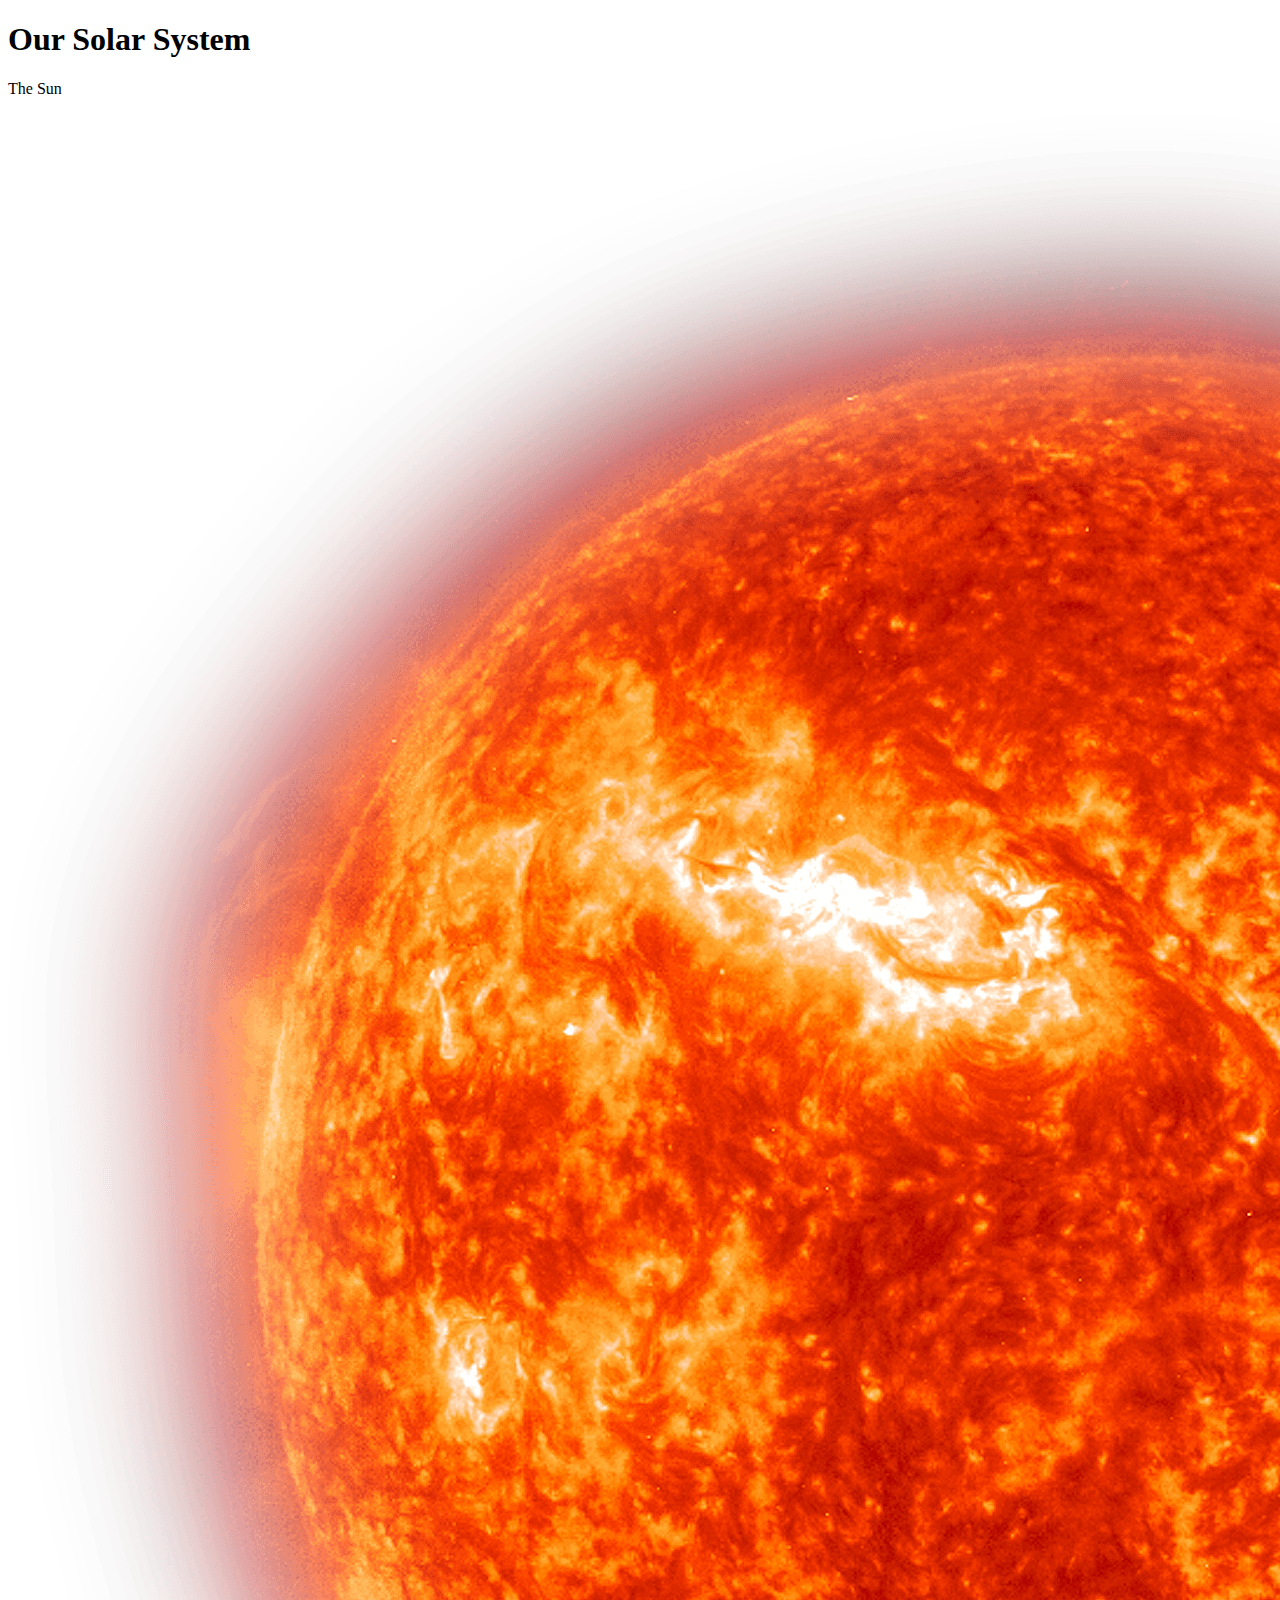
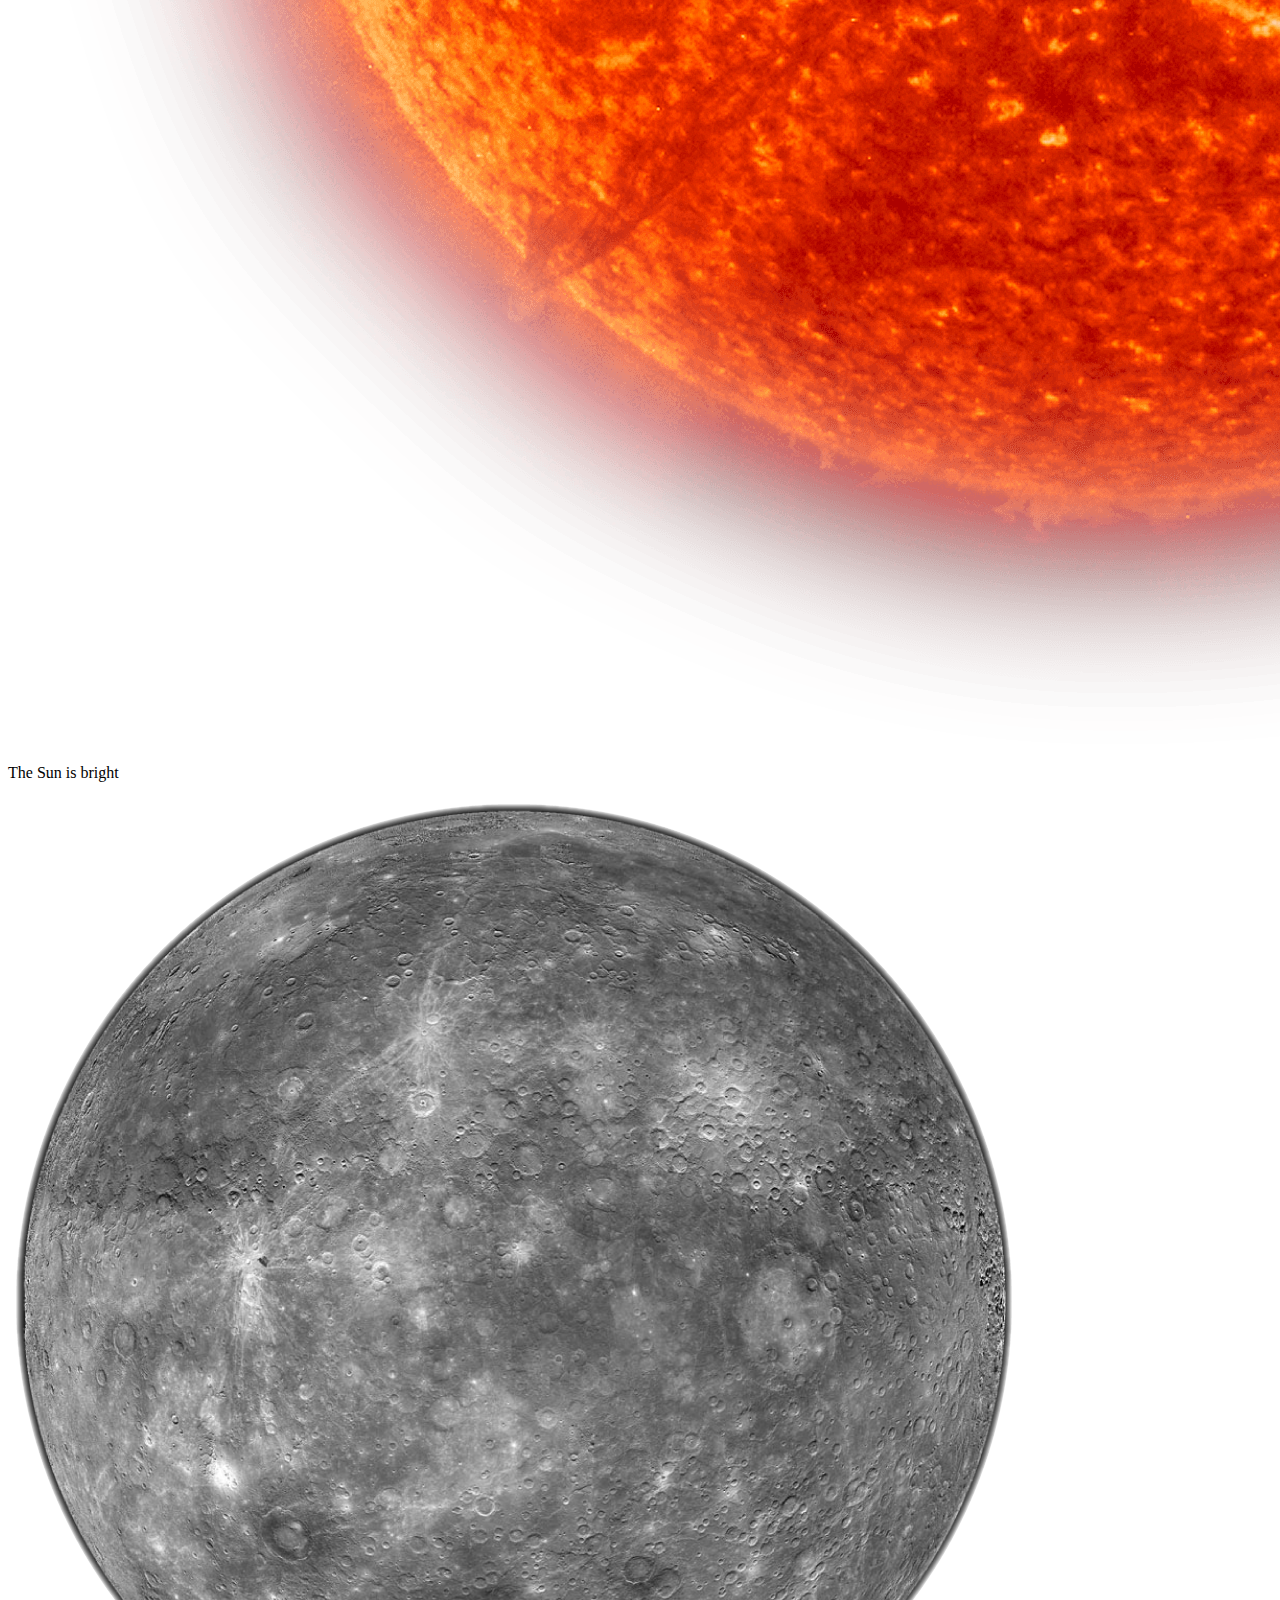
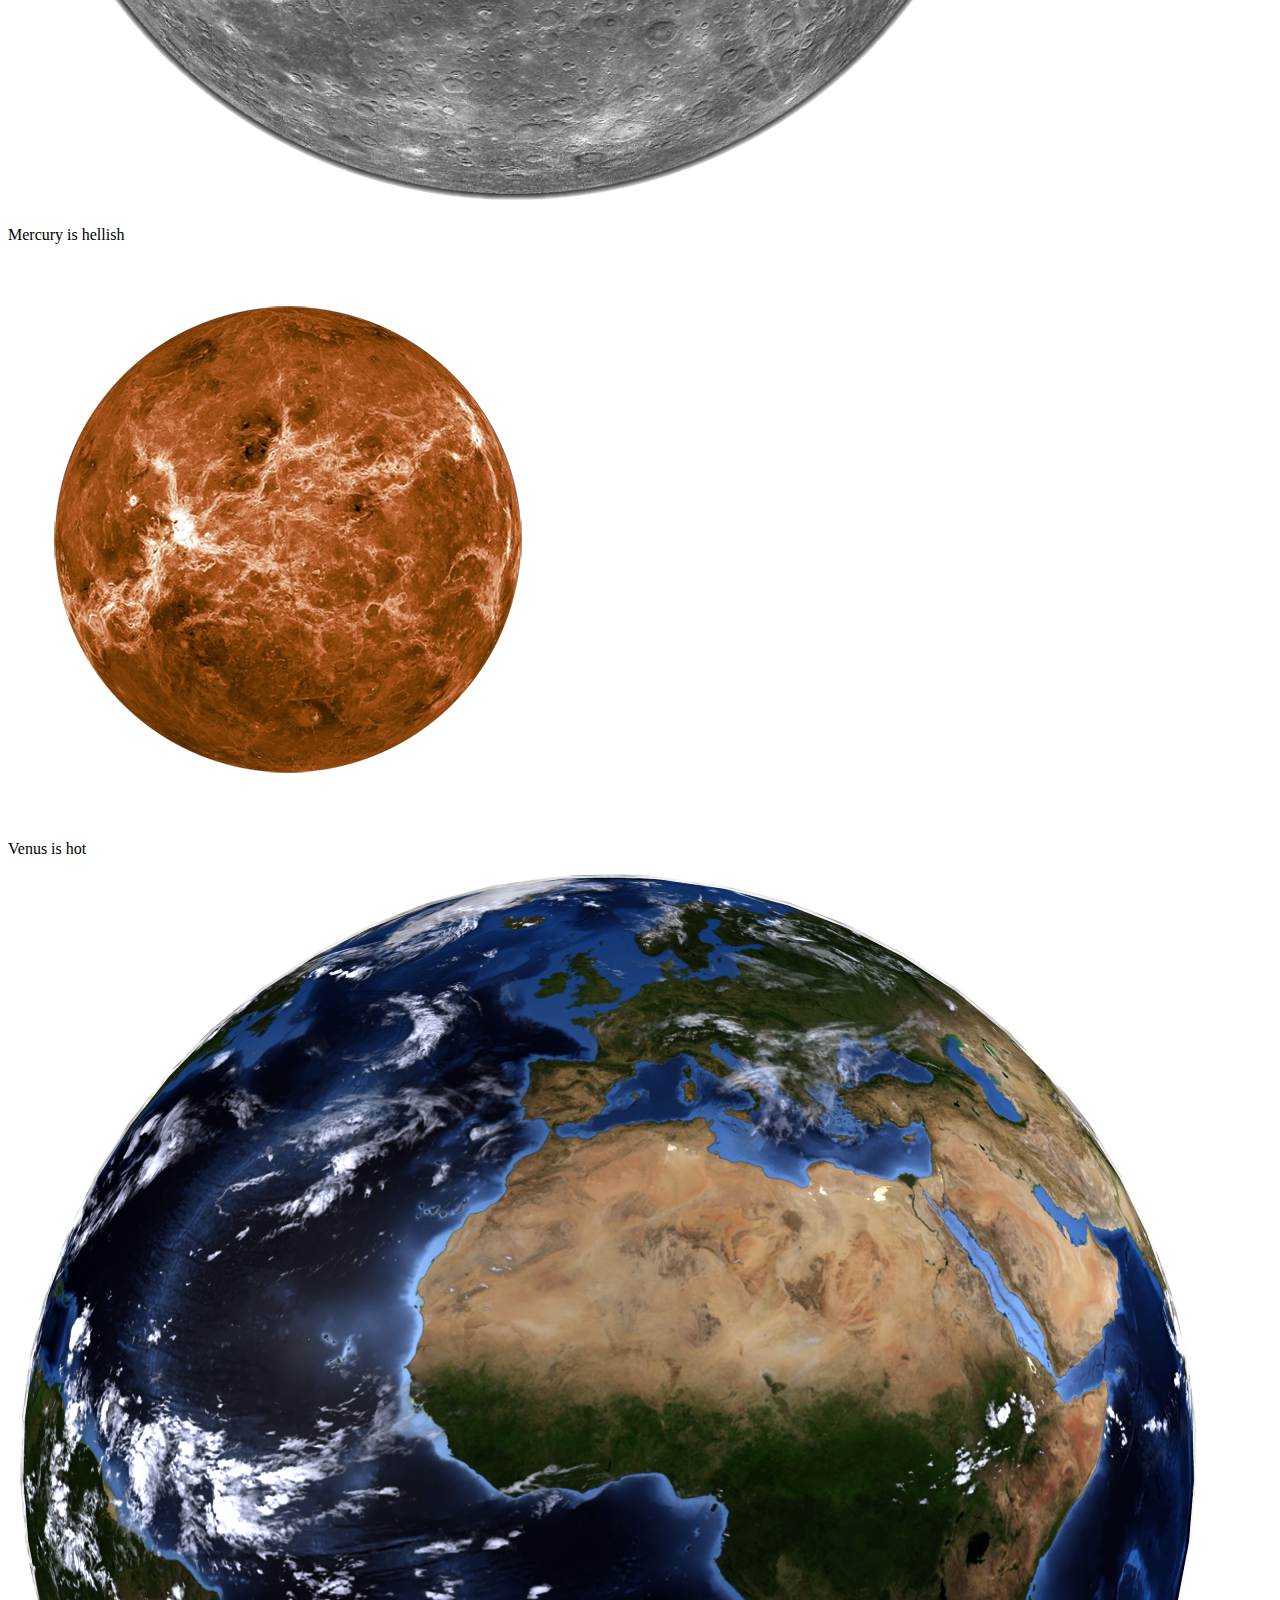
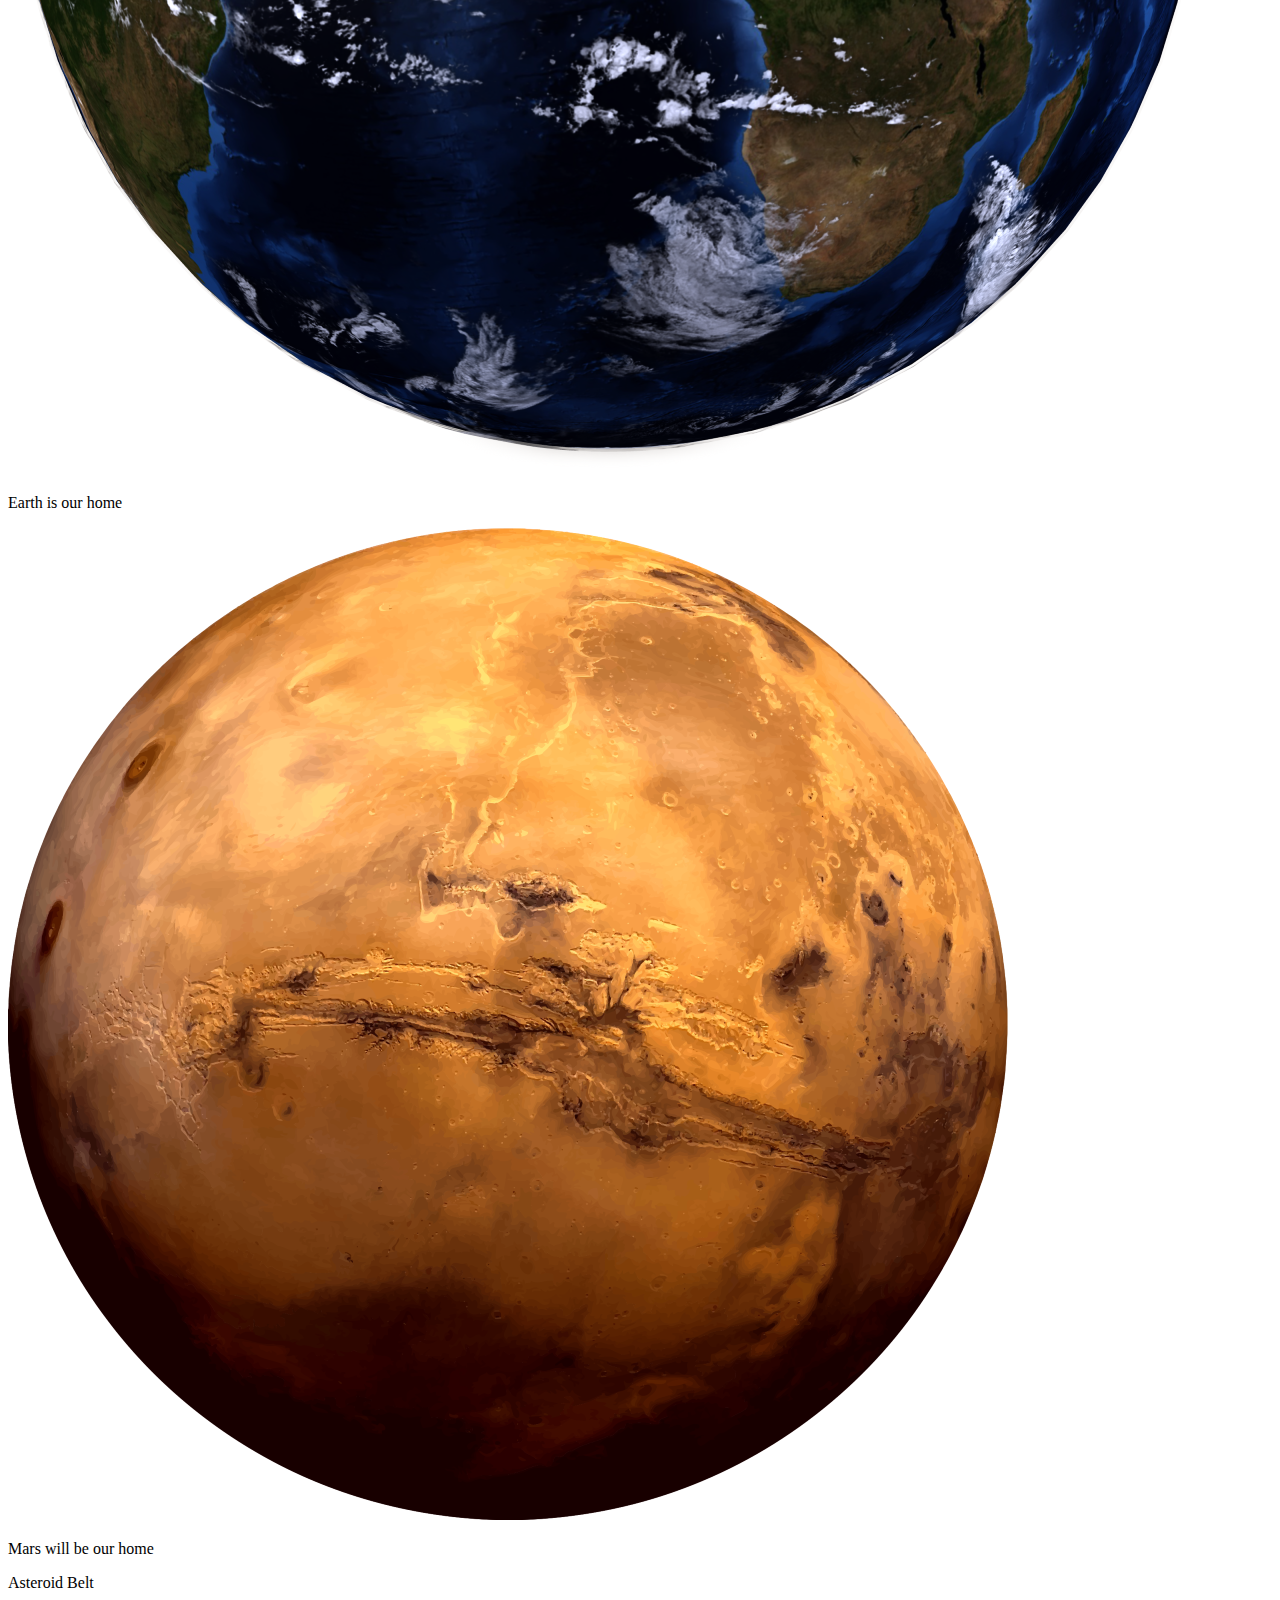
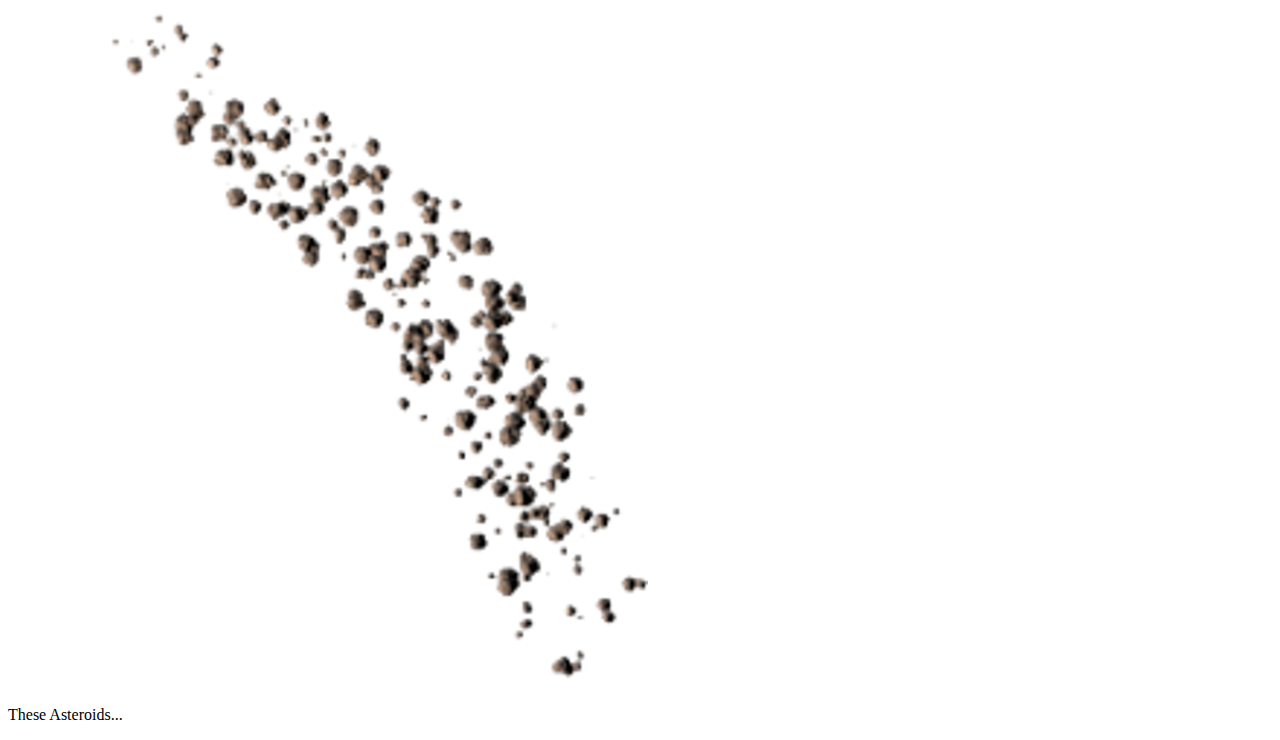
==== index.html @ 77a57b1b "Create index.html" ====
<!DOCTYPE html>
<html lang="en">
<head>
    <meta charset="UTF-8">
    <title>Planets</title>
    <link rel="stylesheet" href="style.css">
</head>
<body>
    <h1>Our Solar System</h1>
    <div class="container">
        <div class="planets">
            <p class="text">The Sun</p>
            <img class="sun-img" src="img/sun.png" alt="The Sun">
            <p class="text">The Sun is bright</p>
        </div>
        <div class="planets">
            <img class="mercury-img" src="img/mercury.png" alt="Planet Mercury">
            <p class="text">Mercury is hellish</p>
        </div>
        <div class="planets">
            <img class="venus-img" src="img/venus.png" alt="Planet Venus">
            <p class="text">Venus is hot</p>
        </div>
        <div class="planets">
            <img class="earth-img" src="img/earth.png" alt="Planet Earth">
            <p class="text">Earth is our home</p>
        </div>
        <div class="planets">
            <img class="mars-img" src="img/mars.png" alt="Planet Mars">
            <p class="text">Mars will be our home</p>
        </div>
        <div class="planets">
            <p class="text">Asteroid Belt</p>
            <img class="asteroids-img" src="img/asteroid-belt.png" alt="Asteroid Belt">
            <p class="text">These Asteroids...</p>
        </div>
    </div>
    
    
    
    <script src="main.js"></script>
</body>
</html>
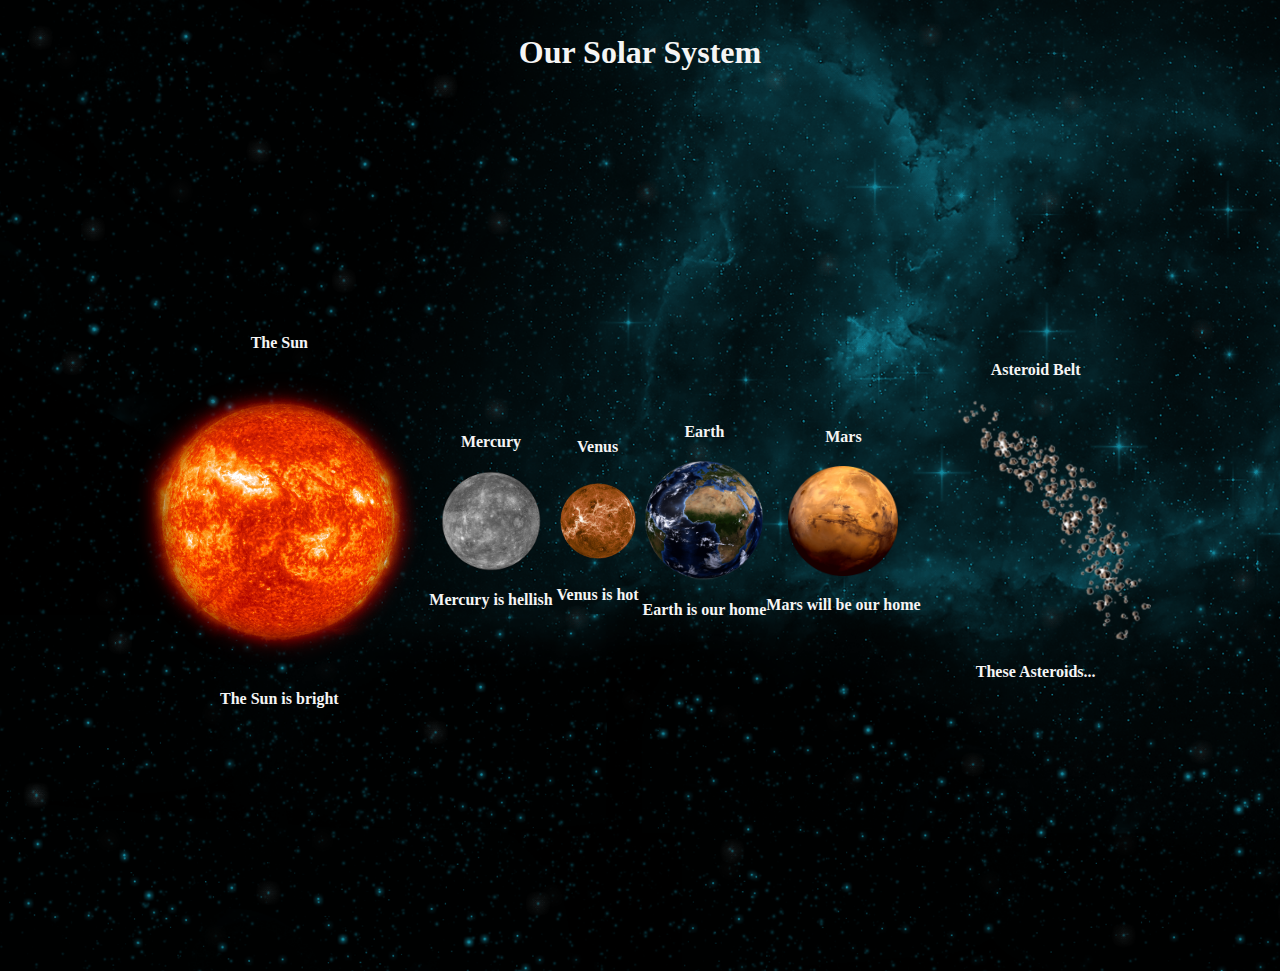
==== commit 277f8aa8: "Update index.html" ====
--- a/index.html
+++ b/index.html
@@ -4,6 +4,7 @@
     <meta charset="UTF-8">
     <title>Planets</title>
     <link rel="stylesheet" href="style.css">
+    <link rel="stylesheet" href="assets/Webfontkit/stylesheet.css">
 </head>
 <body>
     <h1>Our Solar System</h1>
@@ -11,28 +12,32 @@
         <div class="planets">
             <p class="text">The Sun</p>
             <img class="sun-img" src="img/sun.png" alt="The Sun">
-            <p class="text">The Sun is bright</p>
+            <p class="text description">The Sun is bright</p>
         </div>
         <div class="planets">
+            <p class="text">Mercury</p>
             <img class="mercury-img" src="img/mercury.png" alt="Planet Mercury">
-            <p class="text">Mercury is hellish</p>
+            <p class="text description">Mercury is hellish</p>
         </div>
         <div class="planets">
+            <p class="text">Venus</p>
             <img class="venus-img" src="img/venus.png" alt="Planet Venus">
-            <p class="text">Venus is hot</p>
+            <p class="text description">Venus is hot</p>
         </div>
         <div class="planets">
+            <p class="text">Earth</p>
             <img class="earth-img" src="img/earth.png" alt="Planet Earth">
-            <p class="text">Earth is our home</p>
+            <p class="text description">Earth is our home</p>
         </div>
         <div class="planets">
+            <p class="text">Mars</p>
             <img class="mars-img" src="img/mars.png" alt="Planet Mars">
-            <p class="text">Mars will be our home</p>
+            <p class="text description">Mars will be our home</p>
         </div>
         <div class="planets">
             <p class="text">Asteroid Belt</p>
             <img class="asteroids-img" src="img/asteroid-belt.png" alt="Asteroid Belt">
-            <p class="text">These Asteroids...</p>
+            <p class="text description">These Asteroids...</p>
         </div>
     </div>
     
--- a/style.css
+++ b/style.css
@@ -0,0 +1,91 @@
+* {
+    box-sizing: border-box;
+    margin: 0;
+    padding: 0;
+    color: whitesmoke;
+}
+
+body {
+    background-image: url(img/moving-galaxy.gif);
+    background-repeat: no-repeat;
+    background-size: cover;
+    
+/*
+    display: flex;
+    flex-direction: column;
+    justify-content: center;
+    align-items: center;
+    height: 100vh;
+    
+*/
+}
+
+h1 {
+    text-align: center;
+    padding-top: 34px;
+}
+
+.container {
+    max-width: 1400px;
+    margin: 0 auto;
+    display: flex;
+    align-items: center;
+    justify-content: center;
+    height: 100vh;
+}
+
+.planets {
+    display: flex;
+    flex-direction: column;
+    justify-content: center;
+    align-items: center;
+}
+
+.sun-img {
+    width: 300px;
+    height: auto;
+    transition: cubic-bezier(0.075, 0.82, 0.165, 1) 3s;
+    cursor: pointer;
+}
+
+.mercury-img {
+    width: 100px;
+    height: auto;
+    transition: cubic-bezier(0.075, 0.82, 0.165, 1) 3s;
+    cursor: pointer;
+}
+
+.venus-img {
+    width: 90px;
+    height: auto;
+    transition: cubic-bezier(0.075, 0.82, 0.165, 1) 3s;
+    cursor: pointer;
+}
+
+.earth-img {
+    width: 120px;
+    height: auto;
+    transition: cubic-bezier(0.075, 0.82, 0.165, 1) 3s;
+    cursor: pointer;
+}
+
+.mars-img {
+    width: 110px;
+    height: auto;
+    transition: cubic-bezier(0.075, 0.82, 0.165, 1) 3s;
+    cursor: pointer;
+}
+
+.asteroids-img {
+    width: 230px;
+}
+
+.text {
+    padding-top: 20px;
+    padding-bottom: 20px;
+    font-weight: bold;
+}
+
+.hover {
+    transform: scale(1.2);
+}
--- a/assets/Webfontkit/stylesheet.css
+++ b/assets/Webfontkit/stylesheet.css
@@ -0,0 +1,48 @@
+/*! Generated by Font Squirrel (https://www.fontsquirrel.com) on January 29, 2021 */
+
+
+
+@font-face {
+    font-family: 'edge_of_the_galaxyitalic';
+    src: url('edgeofthegalaxyitalic-zvjb3-webfont.woff2') format('woff2'),
+         url('edgeofthegalaxyitalic-zvjb3-webfont.woff') format('woff');
+    font-weight: normal;
+    font-style: normal;
+
+}
+
+
+
+
+@font-face {
+    font-family: 'edge_of_the_galaxyposter';
+    src: url('edgeofthegalaxyposter-3zrap-webfont.woff2') format('woff2'),
+         url('edgeofthegalaxyposter-3zrap-webfont.woff') format('woff');
+    font-weight: normal;
+    font-style: normal;
+
+}
+
+
+
+
+@font-face {
+    font-family: 'edge_of_the_galaxyposterIt';
+    src: url('edgeofthegalaxyposteritalic-x3o1m-webfont.woff2') format('woff2'),
+         url('edgeofthegalaxyposteritalic-x3o1m-webfont.woff') format('woff');
+    font-weight: normal;
+    font-style: normal;
+
+}
+
+
+
+
+@font-face {
+    font-family: 'edge_of_the_galaxyregular';
+    src: url('edgeofthegalaxyregular-ovea6-webfont.woff2') format('woff2'),
+         url('edgeofthegalaxyregular-ovea6-webfont.woff') format('woff');
+    font-weight: normal;
+    font-style: normal;
+
+}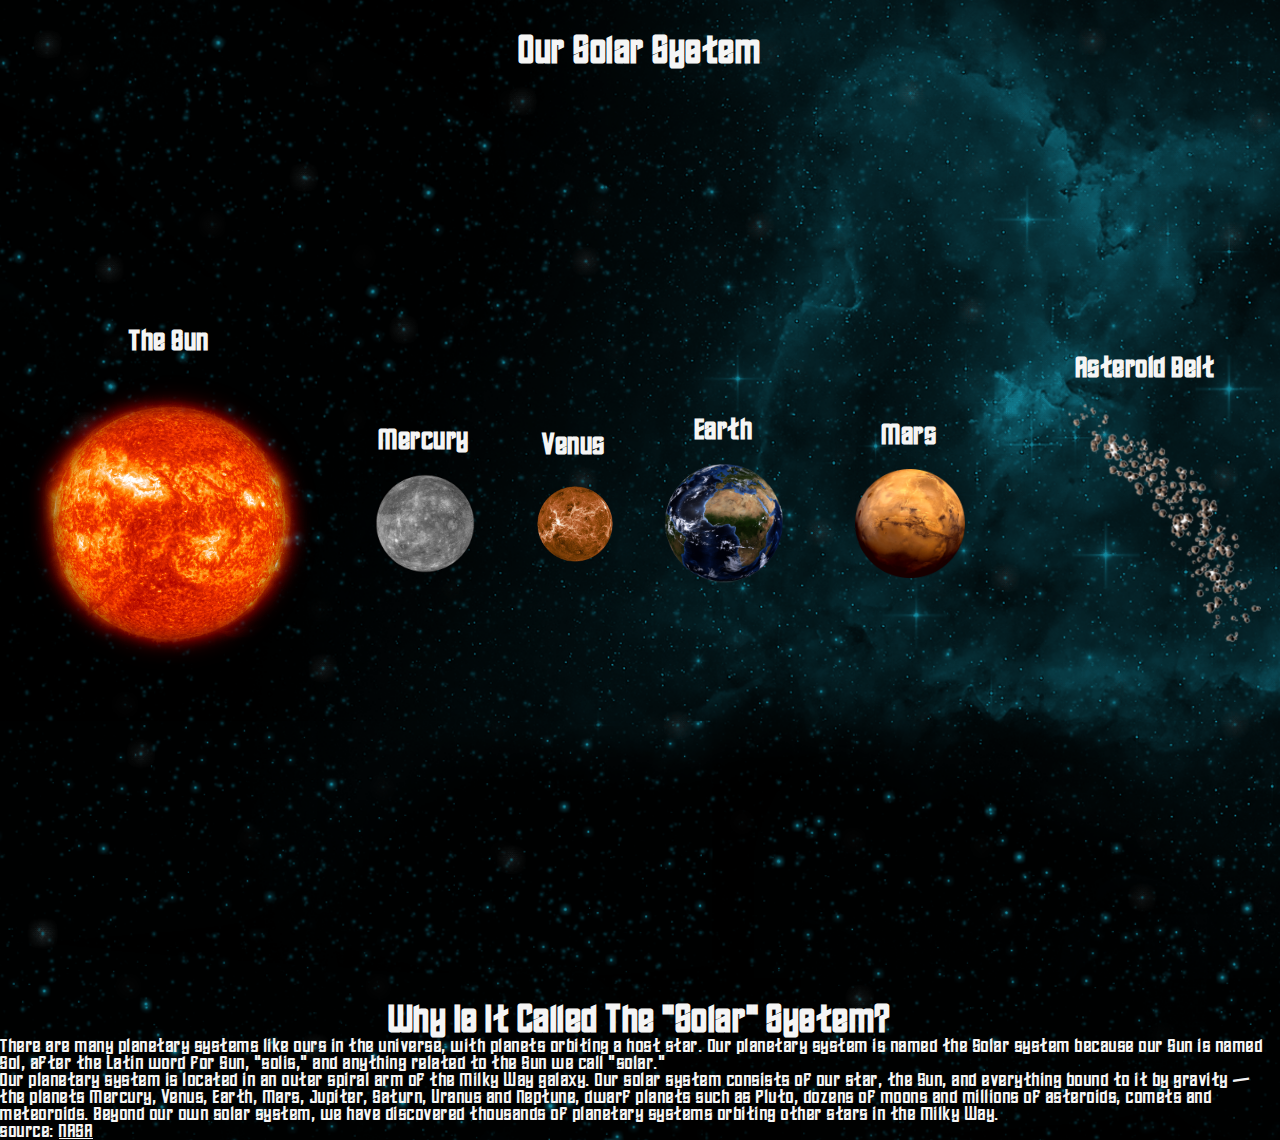
==== commit b8cbc56b: "Update index.html" ====
--- a/index.html
+++ b/index.html
@@ -10,36 +10,48 @@
     <h1>Our Solar System</h1>
     <div class="container">
         <div class="planets">
-            <p class="text">The Sun</p>
+            <h2 class="text">The Sun</h2>
             <img class="sun-img" src="img/sun.png" alt="The Sun">
             <p class="text description">The Sun is bright</p>
         </div>
         <div class="planets">
-            <p class="text">Mercury</p>
+            <h2 class="text">Mercury</h2>
             <img class="mercury-img" src="img/mercury.png" alt="Planet Mercury">
             <p class="text description">Mercury is hellish</p>
         </div>
         <div class="planets">
-            <p class="text">Venus</p>
+            <h2 class="text">Venus</h2>
             <img class="venus-img" src="img/venus.png" alt="Planet Venus">
             <p class="text description">Venus is hot</p>
         </div>
         <div class="planets">
-            <p class="text">Earth</p>
+            <h2 class="text">Earth</h2>
             <img class="earth-img" src="img/earth.png" alt="Planet Earth">
             <p class="text description">Earth is our home</p>
         </div>
         <div class="planets">
-            <p class="text">Mars</p>
+            <h2 class="text">Mars</h2>
             <img class="mars-img" src="img/mars.png" alt="Planet Mars">
             <p class="text description">Mars will be our home</p>
         </div>
         <div class="planets">
-            <p class="text">Asteroid Belt</p>
+            <h2 class="text">Asteroid Belt</h2>
             <img class="asteroids-img" src="img/asteroid-belt.png" alt="Asteroid Belt">
             <p class="text description">These Asteroids...</p>
         </div>
     </div>
+    
+    <main>
+        <article>
+<h1>Why Is It Called The "Solar" System?</h1>
+<p>There are many planetary systems like ours in the universe, with planets orbiting a host star. Our planetary system is named the Solar system because our Sun is named Sol, after the Latin word for Sun, "solis," and anything related to the Sun we call "solar."</p>
+<p>Our planetary system is located in an outer spiral arm of the Milky Way galaxy. Our solar system consists of our star, the Sun, and everything bound to it by gravity — the planets Mercury, Venus, Earth, Mars, Jupiter, Saturn, Uranus and Neptune, dwarf planets such as Pluto, dozens of moons and millions of asteroids, comets and meteoroids. Beyond our own solar system, we have discovered thousands of planetary systems orbiting other stars in the Milky Way.</p>
+        </article>
+    </main>
+    
+    <footer>
+        source: <a href="https://solarsystem.nasa.gov/solar-system/our-solar-system/overview/">NASA</a>
+    </footer>
     
     
     
--- a/style.css
+++ b/style.css
@@ -3,6 +3,8 @@
     margin: 0;
     padding: 0;
     color: whitesmoke;
+    font-family: 'edge_of_the_galaxyregular';
+    letter-spacing: 1.5px;
 }
 
 body {
@@ -30,7 +32,7 @@
     margin: 0 auto;
     display: flex;
     align-items: center;
-    justify-content: center;
+    justify-content: space-around;
     height: 100vh;
 }
 
@@ -78,6 +80,9 @@
 
 .asteroids-img {
     width: 230px;
+    height: auto;
+    transition: all ease 2s;
+    cursor: pointer;
 }
 
 .text {
@@ -86,6 +91,10 @@
     font-weight: bold;
 }
 
+.description {
+    visibility: hidden;
+}
+
 .hover {
     transform: scale(1.2);
 }
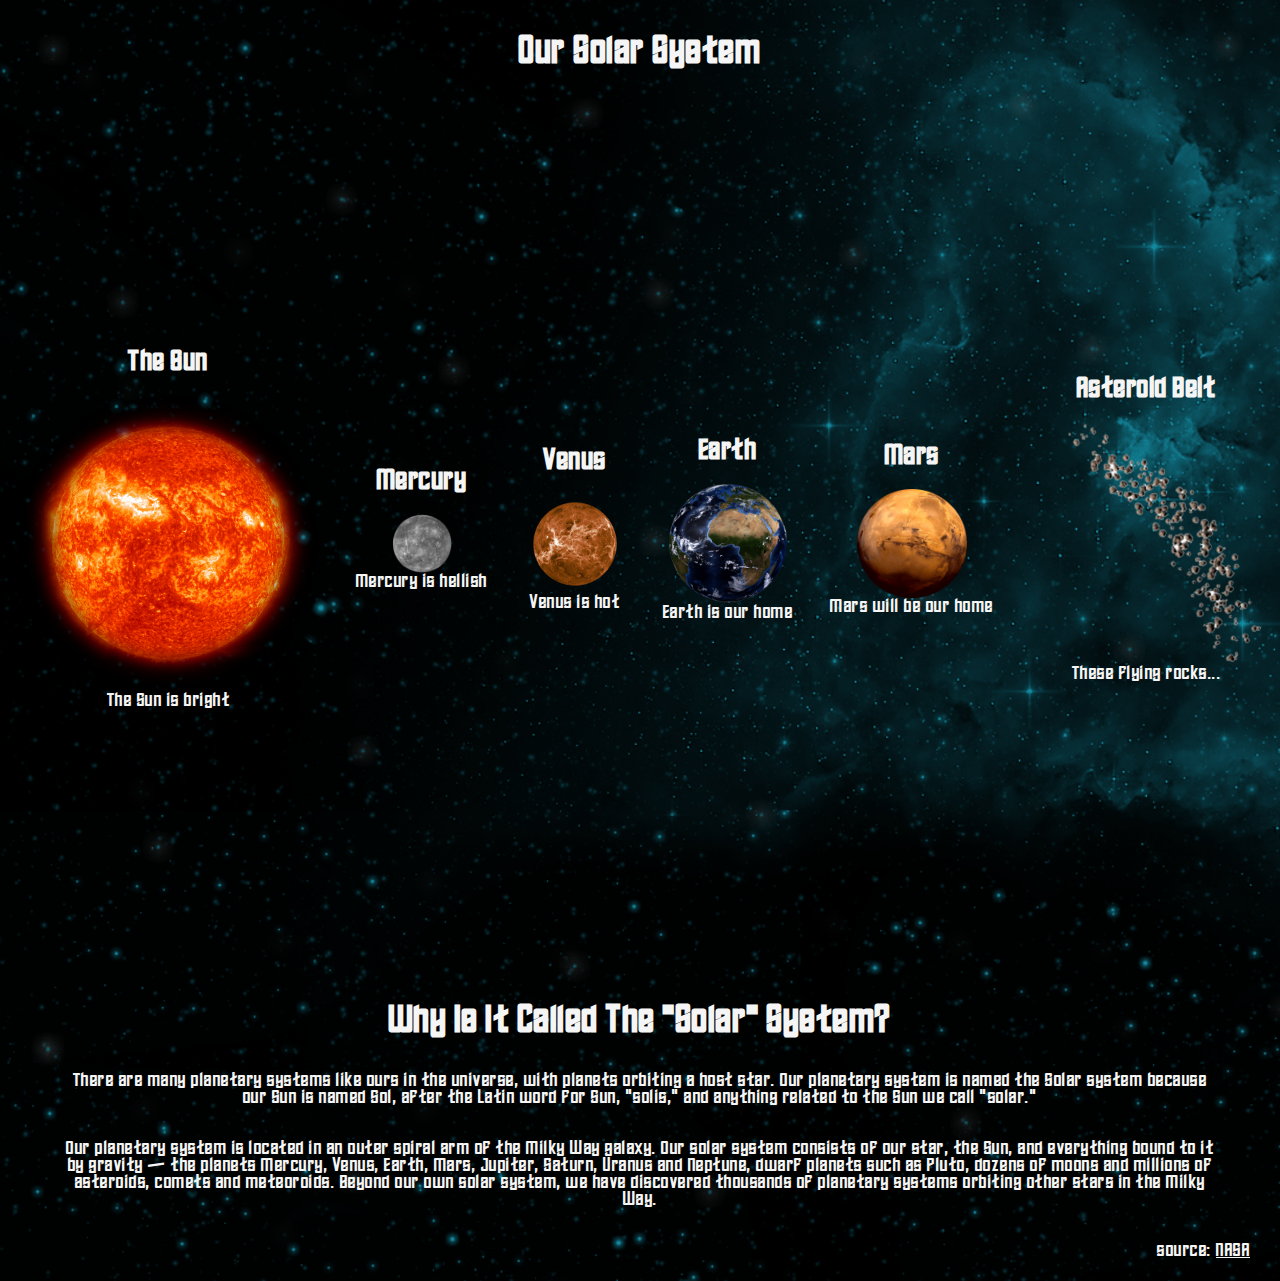
==== commit a2f63a42: "Update index.html" ====
--- a/index.html
+++ b/index.html
@@ -12,32 +12,32 @@
         <div class="planets">
             <h2 class="text">The Sun</h2>
             <img class="sun-img" src="img/sun.png" alt="The Sun">
-            <p class="text description">The Sun is bright</p>
+            <p class="sun-description">The Sun is bright</p>
         </div>
         <div class="planets">
             <h2 class="text">Mercury</h2>
             <img class="mercury-img" src="img/mercury.png" alt="Planet Mercury">
-            <p class="text description">Mercury is hellish</p>
+            <p class="mercury-description">Mercury is hellish</p>
         </div>
         <div class="planets">
             <h2 class="text">Venus</h2>
             <img class="venus-img" src="img/venus.png" alt="Planet Venus">
-            <p class="text description">Venus is hot</p>
+            <p class="venus-description">Venus is hot</p>
         </div>
         <div class="planets">
             <h2 class="text">Earth</h2>
             <img class="earth-img" src="img/earth.png" alt="Planet Earth">
-            <p class="text description">Earth is our home</p>
+            <p class="earth-description">Earth is our home</p>
         </div>
         <div class="planets">
             <h2 class="text">Mars</h2>
             <img class="mars-img" src="img/mars.png" alt="Planet Mars">
-            <p class="text description">Mars will be our home</p>
+            <p class="mars-description">Mars will be our home</p>
         </div>
         <div class="planets">
             <h2 class="text">Asteroid Belt</h2>
             <img class="asteroids-img" src="img/asteroid-belt.png" alt="Asteroid Belt">
-            <p class="text description">These Asteroids...</p>
+            <p class="asteroids-description">These flying rocks...</p>
         </div>
     </div>
     
--- a/style.css
+++ b/style.css
@@ -51,14 +51,14 @@
 }
 
 .mercury-img {
-    width: 100px;
+    width: 60px;
     height: auto;
     transition: cubic-bezier(0.075, 0.82, 0.165, 1) 3s;
     cursor: pointer;
 }
 
 .venus-img {
-    width: 90px;
+    width: 100px;
     height: auto;
     transition: cubic-bezier(0.075, 0.82, 0.165, 1) 3s;
     cursor: pointer;
@@ -91,10 +91,26 @@
     font-weight: bold;
 }
 
-.description {
-    visibility: hidden;
-}
-
 .hover {
     transform: scale(1.2);
 }
+
+main {
+    margin: 0 auto;
+    max-width: 1150px;
+}
+
+article {
+    text-align: center;
+}
+
+article > p {
+    padding-top: 34px;
+}
+
+footer {
+    float: right;
+    padding-bottom: 22px;
+    padding-top: 34px;
+    padding-right: 30px;
+}
